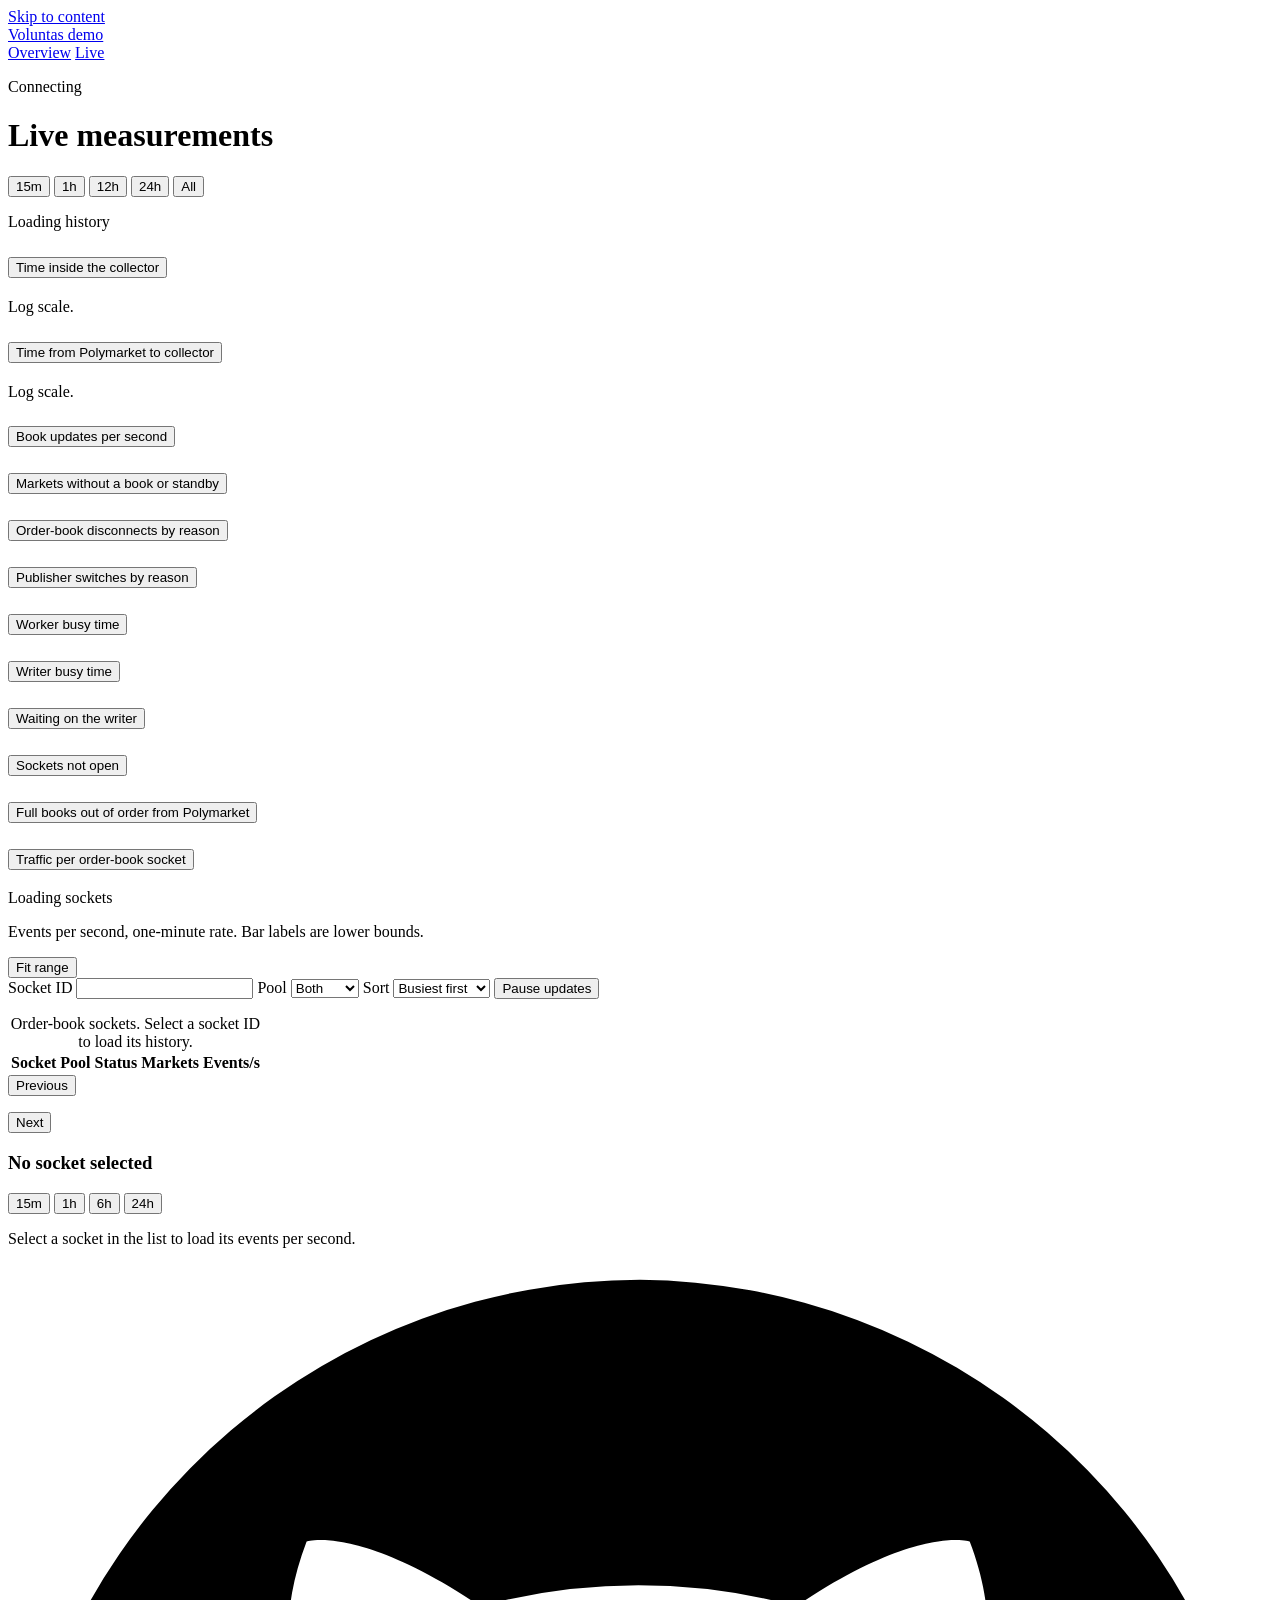
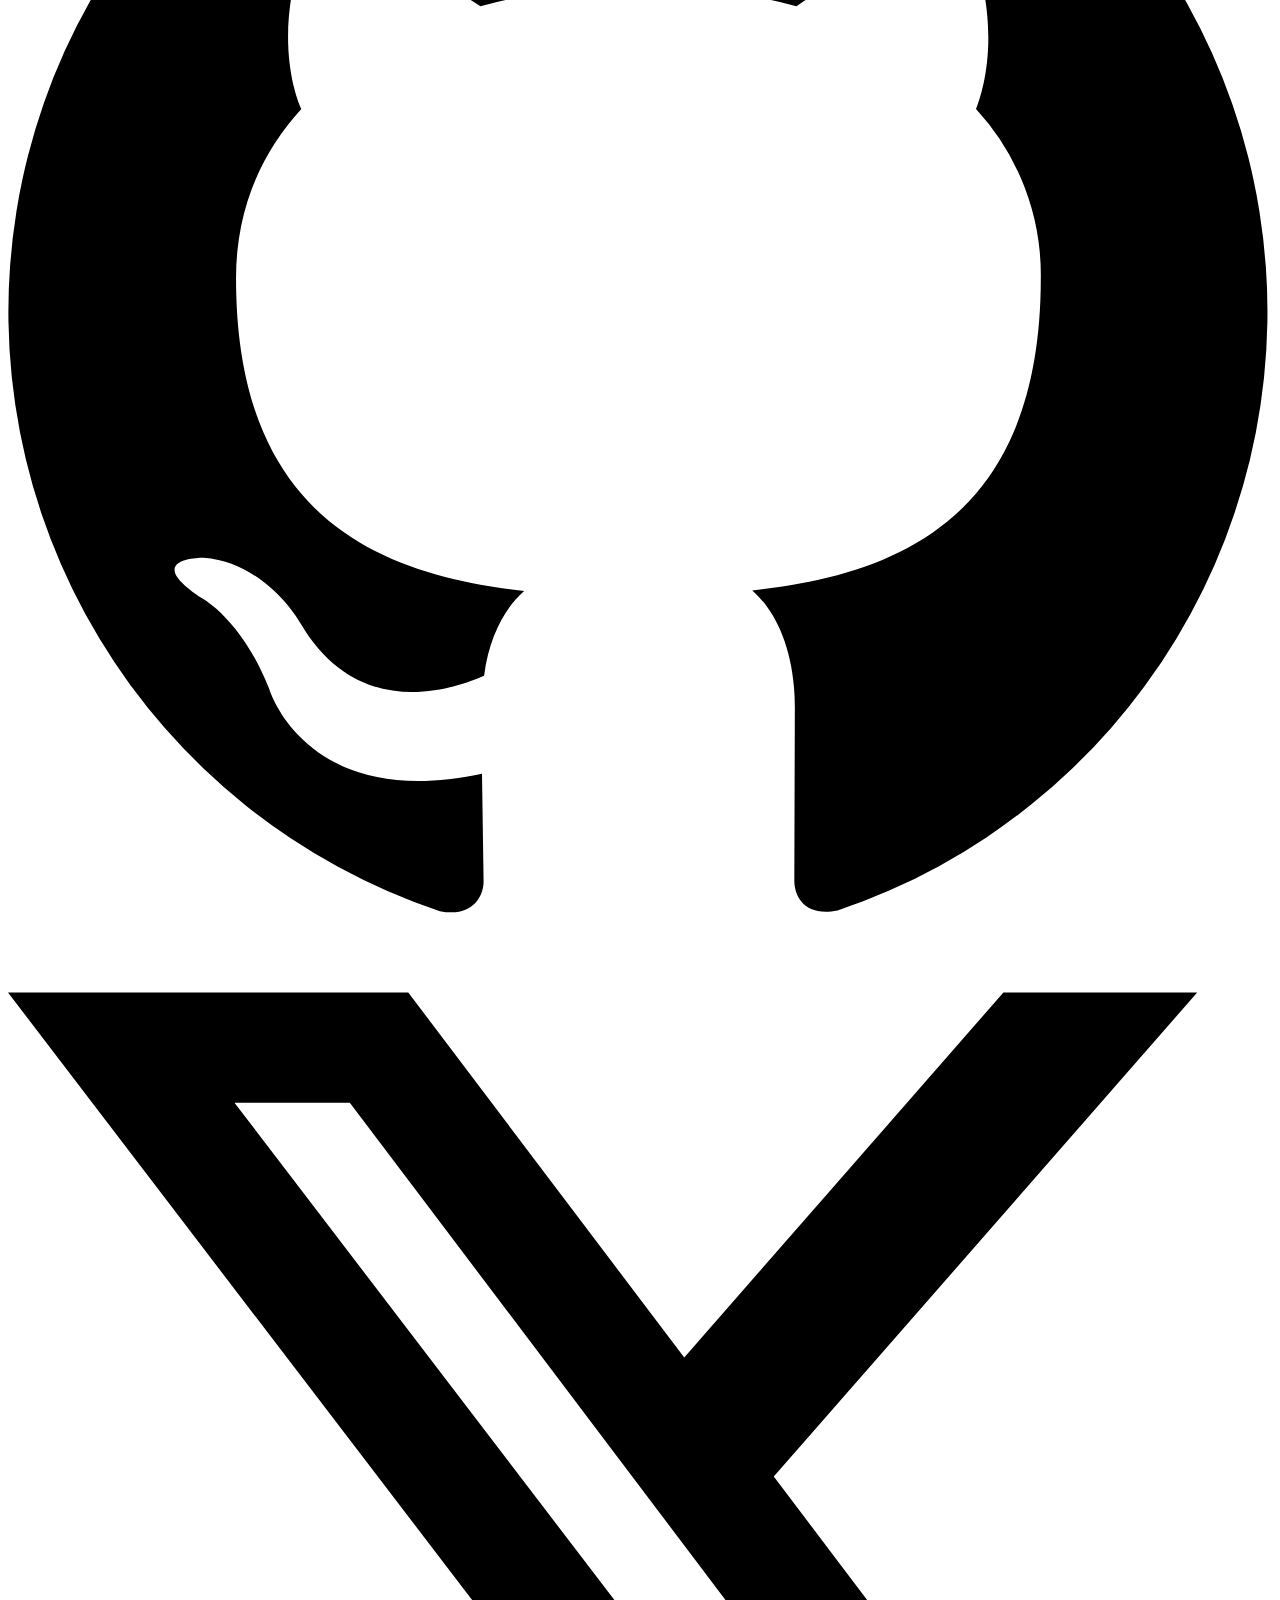
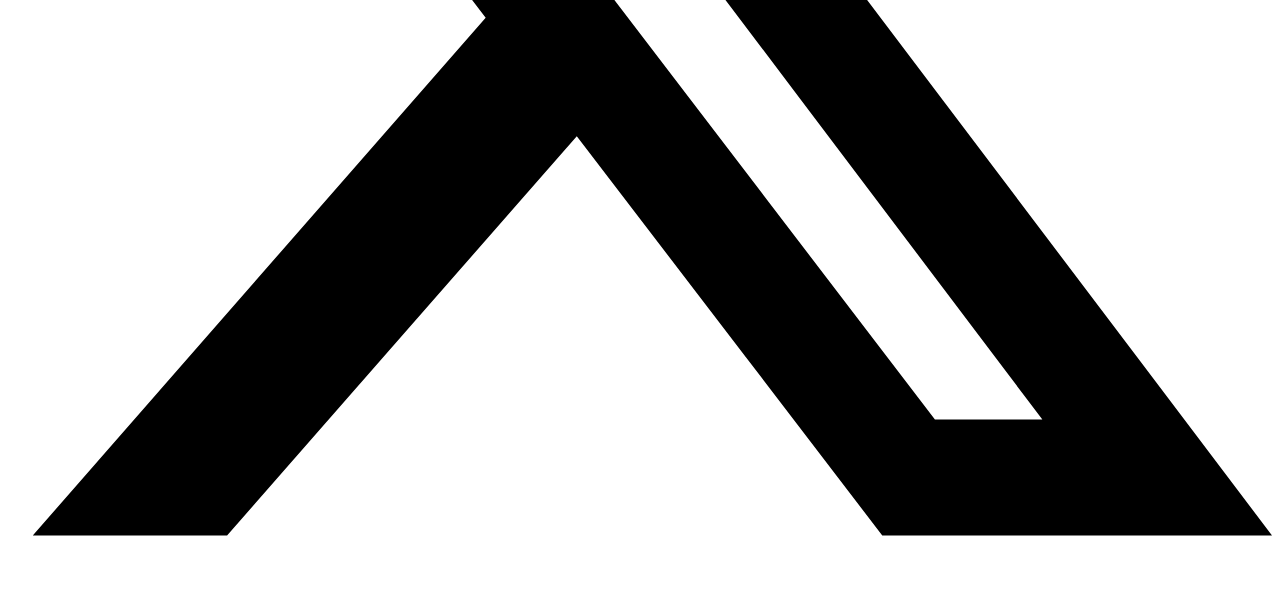
==== demo/live.html @ 62ac83df "Measure writer wait only after channel saturation" ====
<!doctype html>
<html lang="en">
<head>
<meta charset="utf-8">
<meta name="viewport" content="width=device-width,initial-scale=1">
<title>Live - Voluntas demo</title>
<link rel="icon" href="data:,">
<link rel="stylesheet" href="/vendor/uPlot.min.css">
<link rel="stylesheet" href="/site.css">
<script src="/vendor/uPlot.iife.min.js" defer></script>
<script src="/status.js" defer></script>
<script src="/deployment.js" defer></script>
<script src="/charts.js" defer></script>
<script src="/sockets.js" defer></script>
<script src="/chart-help.js" defer></script>
</head>
<body>
<a class="skip" href="#main">Skip to content</a>
<div class="deployment-banner" id="deployment-banner" role="status" hidden><span class="deployment-banner-text"></span></div>
<header class="site-header">
  <a class="site-name" href="/">Voluntas demo</a>
  <nav class="site-nav" aria-label="Pages">
    <a href="/">Overview</a>
    <a href="/live" aria-current="page">Live</a>
  </nav>
  <p class="status" id="status" role="status"><span class="status-dot" aria-hidden="true"></span><span class="status-text">Connecting</span></p>
</header>
<main id="main">
  <h1 class="visually-hidden">Live measurements</h1>
  <p class="notice" id="notice" hidden><span class="notice-text"></span></p>
  <div class="toolbar">
    <div class="range" role="group" aria-label="Time range">
      <button type="button" data-range="15m" aria-pressed="true">15m</button>
      <button type="button" data-range="1h" aria-pressed="false">1h</button>
      <button type="button" data-range="12h" aria-pressed="false">12h</button>
      <button type="button" data-range="24h" aria-pressed="false">24h</button>
      <button type="button" data-range="all" aria-pressed="false">All</button>
    </div>
    <p class="small muted" id="history-status" aria-live="polite">Loading history</p>
  </div>
  <div class="charts" id="charts">
    <section class="panel chart big" data-chart="internal" aria-labelledby="h-internal">
      <div class="chart-head">
        <h2 id="h-internal"><button class="chart-help" type="button" aria-describedby="help-internal" aria-expanded="false">Time inside the collector</button></h2>
        <div class="chart-tooltip" id="help-internal" role="tooltip" popover="auto">
          <p>Monotonic time from receiving a WebSocket frame to finishing the SBE encoding of each emitted price-level record. Only the publishing copy counts. Encoding and latency recording continue even when no stream clients are subscribed. Snapshots, source switches and later file or socket writes are excluded. A message with 50 changed levels gives 50 observations.</p>
          <p>p50 and p99 are histogram estimates over five-minute windows. Bucket bounds near the median are 10, 25, 50 and 100 µs, then 250 µs, 500 µs, 1 ms and 2.5 ms, so small differences are not meaningful. A percentile above the largest bucket shows as more than 60 s.</p>
          <p>When no updates arrive, there are no new latency observations. The five-minute window can keep earlier samples visible; idle time does not count as zero latency. A failed scrape is shown as a gap.</p>
          <p>The chart uses a logarithmic scale.</p>
          <p>Prometheus scrapes the collector every second. A point is drawn only if the scrape succeeded and the collector published within the previous 15 seconds. Missing periods are left blank, never drawn as zero. Bars show the increase per interval; intervals without a successful scrape are blank. Counters restart from zero when the collector restarts.</p>
          <p class="small muted">Metrics: <code>collector_receive_to_encode_seconds</code>.</p>
        </div>
      </div>
      <div class="plot" data-plot role="img" aria-label="Time inside the collector, p50 and p99, log scale"></div>
      <div class="legend" data-legend></div>
      <p class="chart-note" data-note>Log scale.</p>
    </section>
    <section class="panel chart big" data-chart="exchange" aria-labelledby="h-exchange">
      <div class="chart-head">
        <h2 id="h-exchange"><button class="chart-help" type="button" aria-describedby="help-exchange" aria-expanded="false">Time from Polymarket to collector</button></h2>
        <div class="chart-tooltip" id="help-exchange" role="tooltip" popover="auto">
          <p>UTC time our socket read the frame, before parsing, minus Polymarket's timestamp in the message. Recorded once per accepted price-change message on each pool. It includes clock offset, upstream delay and buffering. Negative ages are counted separately and excluded. This and time inside the collector cover different populations; do not add or subtract them.</p>
          <p>p50 and p99 are histogram estimates over five-minute windows. The chart uses a logarithmic scale.</p>
          <p>When no price-change messages arrive, there are no new age observations. The five-minute window can keep earlier samples visible; idle time does not count as zero latency. A failed scrape is shown as a gap.</p>
          <p>Prometheus scrapes the collector every second. A point is drawn only if the scrape succeeded and the collector published within the previous 15 seconds. Missing periods are left blank, never drawn as zero. Bars show the increase per interval; intervals without a successful scrape are blank. Counters restart from zero when the collector restarts.</p>
          <p class="small muted">Metrics: <code>collector_exchange_to_receive_seconds</code>.</p>
        </div>
      </div>
      <div class="plot" data-plot role="img" aria-label="Exchange event age at receipt, p50 and p99, log scale"></div>
      <div class="legend" data-legend></div>
      <p class="chart-note" data-note>Log scale.</p>
    </section>
    <section class="panel chart" data-chart="updates" aria-labelledby="h-updates">
      <div class="chart-head">
        <h2 id="h-updates"><button class="chart-help" type="button" aria-describedby="help-updates" aria-expanded="false">Book updates per second</button></h2>
        <div class="chart-tooltip" id="help-updates" role="tooltip" popover="auto">
          <p>Encoded price-level records per second over one minute, from the latency histogram's count. In stream mode, all output records are encoded and counted, including when no clients are subscribed. Messages received counts decoded data events on both pools, so each exchange message is counted about twice. Heartbeats are excluded.</p>
          <p>Prometheus scrapes the collector every second. A point is drawn only if the scrape succeeded and the collector published within the previous 15 seconds. Missing periods are left blank, never drawn as zero. Bars show the increase per interval; intervals without a successful scrape are blank. Counters restart from zero when the collector restarts.</p>
          <p class="small muted">Metrics: <code>collector_receive_to_encode_seconds</code>, <code>collector_events_total</code>.</p>
        </div>
      </div>
      <div class="plot" data-plot role="img" aria-label="Book updates per second and messages received per second, with a new deployment marker when its approximate time is in view" aria-describedby="deployment-note"></div>
      <div class="legend" data-legend></div>
      <p class="chart-note" data-note id="deployment-note"></p>
    </section>
    <section class="panel chart" data-chart="gaps" aria-labelledby="h-gaps">
      <div class="chart-head">
        <h2 id="h-gaps"><button class="chart-help" type="button" aria-describedby="help-gaps" aria-expanded="false">Markets without a book or standby</button></h2>
        <div class="chart-tooltip" id="help-gaps" role="tooltip" popover="auto">
          <p>Without a current book is desired minus synchronized markets. A market is synchronized when its publishing copy has both outcome books on its current connection. Without a ready standby is desired minus markets whose other copy is also ready. A ready standby requires a publishing copy and a second copy with both outcome books synchronized, so markets without a current book count in both lines. These counts do not prove that every book is still receiving updates, or that discovery found every market on the exchange.</p>
          <p>Polymarket sometimes lists markets as active before their order books are available, which may explain small persistent gaps.</p>
          <p>Prometheus scrapes the collector every second. A point is drawn only if the scrape succeeded and the collector published within the previous 15 seconds. Missing periods are left blank, never drawn as zero. Bars show the increase per interval; intervals without a successful scrape are blank. Counters restart from zero when the collector restarts.</p>
          <p class="small muted">Metrics: <code>collector_markets</code>, <code>collector_books</code>.</p>
        </div>
      </div>
      <div class="plot" data-plot role="img" aria-label="Markets without a current book and markets without a ready standby"></div>
      <div class="legend" data-legend></div>
      <p class="chart-note" data-note></p>
    </section>
    <section class="panel chart" data-chart="disconnects" aria-labelledby="h-disconnects">
      <div class="chart-head">
        <h2 id="h-disconnects"><button class="chart-help" type="button" aria-describedby="help-disconnects" aria-expanded="false">Order-book disconnects by reason</button></h2>
        <div class="chart-tooltip" id="help-disconnects" role="tooltip" popover="auto">
          <p>Disconnects are established order-book sessions that ended, by reason. <code>emptied</code> (the collector closed a socket after its last market was removed) and <code>shutdown</code> are planned and listed separately. Failed connection attempts are not counted.</p>
          <p>Prometheus scrapes the collector every second. A point is drawn only if the scrape succeeded and the collector published within the previous 15 seconds. Missing periods are left blank, never drawn as zero. Bars show the increase per interval; intervals without a successful scrape are blank. Counters restart from zero when the collector restarts.</p>
          <p class="small muted">Metrics: <code>collector_session_ends_total</code>.</p>
        </div>
      </div>
      <div class="plot" data-plot role="img" aria-label="Order-book session ends per interval, stacked by reason"></div>
      <div class="legend" data-legend></div>
      <p class="chart-note" data-note></p>
    </section>
    <section class="panel chart" data-chart="switches" aria-labelledby="h-switches">
      <div class="chart-head">
        <h2 id="h-switches"><button class="chart-help" type="button" aria-describedby="help-switches" aria-expanded="false">Publisher switches by reason</button></h2>
        <div class="chart-tooltip" id="help-switches" role="tooltip" popover="auto">
          <p>Publisher switches count markets that actually moved to the other pool's copy after a failure. A standby-only failure, initial selection and recovery on the same connection do not count. A market counts once per switch; one failed socket can move up to 256 markets.</p>
          <p>Prometheus scrapes the collector every second. A point is drawn only if the scrape succeeded and the collector published within the previous 15 seconds. Missing periods are left blank, never drawn as zero. Bars show the increase per interval; intervals without a successful scrape are blank. Counters restart from zero when the collector restarts.</p>
          <p class="small muted">Metrics: <code>collector_publisher_switches_total</code>.</p>
        </div>
      </div>
      <div class="plot" data-plot role="img" aria-label="Markets switching publisher per interval, stacked by reason"></div>
      <div class="legend" data-legend></div>
      <p class="chart-note" data-note></p>
    </section>
    <section class="panel chart" data-chart="workers" aria-labelledby="h-workers">
      <div class="chart-head">
        <h2 id="h-workers"><button class="chart-help" type="button" aria-describedby="help-workers" aria-expanded="false">Worker busy time</button></h2>
        <div class="chart-tooltip" id="help-workers" role="tooltip" popover="auto">
          <p>Worker busy time is elapsed time handling input, as a share of wall time. It excludes idle waits, output waits and snapshot timers, and is not CPU use.</p>
          <p>Prometheus scrapes the collector every second. A point is drawn only if the scrape succeeded and the collector published within the previous 15 seconds. Missing periods are left blank, never drawn as zero. Bars show the increase per interval; intervals without a successful scrape are blank. Counters restart from zero when the collector restarts.</p>
          <p class="small muted">Metrics: <code>collector_worker_busy_seconds_total</code>.</p>
        </div>
      </div>
      <div class="plot" data-plot role="img" aria-label="Share of wall time each worker spends handling input"></div>
      <div class="legend" data-legend></div>
      <p class="chart-note" data-note></p>
    </section>
    <section class="panel chart" data-chart="writer_busy" aria-labelledby="h-writer-busy">
      <div class="chart-head">
        <h2 id="h-writer-busy"><button class="chart-help" type="button" aria-describedby="help-writer-busy" aria-expanded="false">Writer busy time</button></h2>
        <div class="chart-tooltip" id="help-writer-busy" role="tooltip" popover="auto">
          <p>Share of wall time the single output task spends on records, excluding idle waits; it is not CPU use. In file mode the writer converts and encodes records and writes or flushes output, including snapshots and chunk rotation. In stream mode the stream hub encodes every output record and routes its bytes to subscribers; bytes with no subscriber are discarded after encoding. Sustained values near 100% indicate little writer headroom; compare with waiting on the writer and internal latency.</p>
          <p>Values use a one-minute rate. Missing or stale periods are left blank. Counters restart from zero when the collector restarts.</p>
          <p class="small muted">Metrics: <code>collector_writer_busy_seconds_total</code>.</p>
        </div>
      </div>
      <div class="plot" data-plot role="img" aria-label="Share of wall time the writer or stream hub spends handling output"></div>
      <div class="legend" data-legend></div>
      <p class="chart-note" data-note></p>
    </section>
    <section class="panel chart" data-chart="writer" aria-labelledby="h-writer">
      <div class="chart-head">
        <h2 id="h-writer"><button class="chart-help" type="button" aria-describedby="help-writer" aria-expanded="false">Waiting on the writer</button></h2>
        <div class="chart-tooltip" id="help-writer" role="tooltip" popover="auto">
          <p>Combined time all book workers wait after the output channel reports full, averaged over one minute. Output goes to the file writer or the stream hub. The value is milliseconds of worker wait per second, not time per event. Multiple workers can wait together, so the value can exceed 1,000.</p>
          <p>Prometheus scrapes the collector every second. A point is drawn only if the scrape succeeded and the collector published within the previous 15 seconds. Missing periods are left blank, never drawn as zero. Bars show the increase per interval; intervals without a successful scrape are blank. Counters restart from zero when the collector restarts.</p>
          <p>Earlier history includes ordinary send overhead. See the measurement-change marker on the <a href="#h-updates">event-rate chart</a>.</p>
          <p class="small muted">Metrics: <code>collector_writer_blocked_seconds_total</code>.</p>
        </div>
      </div>
      <div class="plot" data-plot role="img" aria-label="Combined worker wait in milliseconds per second after the output channel reports full"></div>
      <div class="legend" data-legend></div>
      <p class="chart-note" data-note></p>
    </section>
    <section class="panel chart" data-chart="connections" aria-labelledby="h-connections">
      <div class="chart-head">
        <h2 id="h-connections"><button class="chart-help" type="button" aria-describedby="help-connections" aria-expanded="false">Sockets not open</button></h2>
        <div class="chart-tooltip" id="help-connections" role="tooltip" popover="auto">
          <p>Expected sockets minus open sockets, for order-book and discovery connections. Reconnecting sockets count as expected.</p>
          <p>Prometheus scrapes the collector every second. A point is drawn only if the scrape succeeded and the collector published within the previous 15 seconds. Missing periods are left blank, never drawn as zero. Bars show the increase per interval; intervals without a successful scrape are blank. Counters restart from zero when the collector restarts.</p>
          <p class="small muted">Metrics: <code>collector_connections</code>.</p>
        </div>
      </div>
      <div class="plot" data-plot role="img" aria-label="Expected sockets that are not open, order-book and discovery"></div>
      <div class="legend" data-legend></div>
      <p class="chart-note" data-note></p>
    </section>
    <section class="panel chart" data-chart="checks" aria-labelledby="h-checks">
      <div class="chart-head">
        <h2 id="h-checks"><button class="chart-help" type="button" aria-describedby="help-checks" aria-expanded="false">Full books out of order from Polymarket</button></h2>
        <div class="chart-tooltip" id="help-checks" role="tooltip" popover="auto">
          <p>Full books Polymarket sent out of order with its own price changes. Mismatched counts accepted full books differing from the book built from that source's updates. Skipped as older counts full books older than price changes already applied. Decode errors counts messages that could not be decoded. Hover or focus a legend label for more detail.</p>
          <p>Prometheus scrapes the collector every second. A point is drawn only if the scrape succeeded and the collector published within the previous 15 seconds. Missing periods are left blank, never drawn as zero. Bars show the increase per interval; intervals without a successful scrape are blank. Counters restart from zero when the collector restarts.</p>
          <p class="small muted">Metrics: <code>collector_book_mismatches_total</code>, <code>collector_older_full_books_skipped_total</code>, <code>collector_decode_errors_total</code>.</p>
        </div>
      </div>
      <div class="plot" data-plot role="img" aria-label="Full books from Polymarket that differed from the book built from its updates, older full books skipped, and decode errors per interval"></div>
      <div class="legend" data-legend></div>
    </section>
  </div>
  <section class="panel socket-panel" id="sockets" aria-labelledby="h-sockets">
    <div class="chart-head">
      <h2 id="h-sockets"><button class="chart-help" type="button" aria-describedby="help-sockets" aria-expanded="false">Traffic per order-book socket</button></h2>
      <div class="chart-tooltip" id="help-sockets" role="tooltip" popover="auto">
        <p>Decoded market-data events per second on each upstream order-book socket, primary and replica, over a one-minute rate. Full books count, so a reconnect's burst of full books raises the rate for about a minute. Heartbeats and control messages do not count. There are no per-market rates.</p>
        <p>The distribution includes connected sockets with markets and a rate. Exactly zero has its own bar. Sockets that are disconnected, have no markets, are warming up or have no current rate are counted separately and never shown as zero.</p>
        <p>Bins are fitted to the rates when the page loads and stay fixed between refreshes so bars stay comparable. Rates far outside the fitted range go to the end bars. Use Fit range to refit.</p>
        <p>Socket telemetry is scraped every 15 seconds. A rate needs four samples, so it appears about a minute after a new socket task starts or the collector restarts. Reconnects keep the counter, and is shown only while the socket keeps publishing fresh telemetry. History loads for the selected socket only; gaps mean no rate, and dashed lines mark collector restarts, after which the same ID may carry different markets.</p>
      </div>
      <p class="socket-status" data-socket-status aria-live="polite">Loading sockets</p>
    </div>
    <p class="socket-demo-note" data-socket-demo hidden>Synthetic demo data, generated in this browser from a fixed seed. These are not collector measurements; the rest of the page still shows live values. <a href="/live">Show real socket telemetry</a></p>
    <div class="socket-states" data-socket-states role="group" aria-label="Socket counts by state. Select one to list those sockets."></div>
    <div class="socket-dist">
      <div class="histogram" data-socket-histogram role="group" aria-label="Sockets by events per second. Select a bar to list its sockets; arrow keys move between bars."></div>
      <div class="histogram-foot">
        <p class="small muted">Events per second, one-minute rate. Bar labels are lower bounds.</p>
        <p class="small muted" data-socket-fit-note aria-live="polite"></p>
        <button type="button" class="control" data-socket-fit>Fit range</button>
      </div>
    </div>
    <div class="socket-body">
      <div class="socket-list">
        <div class="socket-controls">
          <label>Socket ID <input type="search" inputmode="numeric" autocomplete="off" spellcheck="false" data-socket-search></label>
          <label>Pool <select data-socket-pool><option value="">Both</option><option value="primary">Primary</option><option value="replica">Replica</option></select></label>
          <label>Sort <select data-socket-sort><option value="busiest">Busiest first</option><option value="quietest">Quietest first</option><option value="id">By ID</option></select></label>
          <button type="button" class="control" data-socket-pause aria-pressed="false">Pause updates</button>
        </div>
        <p class="small muted socket-filter" data-socket-filter aria-live="polite"></p>
        <div class="table-wrap">
          <table class="socket-table">
            <caption class="visually-hidden">Order-book sockets. Select a socket ID to load its history.</caption>
            <thead><tr><th scope="col">Socket</th><th scope="col">Pool</th><th scope="col">Status</th><th scope="col" class="num">Markets</th><th scope="col" class="num">Events/s</th></tr></thead>
            <tbody data-socket-rows></tbody>
          </table>
        </div>
        <div class="pager">
          <button type="button" class="control" data-socket-prev>Previous</button>
          <p class="small muted" data-socket-page aria-live="polite"></p>
          <button type="button" class="control" data-socket-next>Next</button>
        </div>
      </div>
      <div class="socket-history">
        <div class="history-head">
          <h3 data-socket-title>No socket selected</h3>
          <div class="range" role="group" aria-label="History window">
            <button type="button" data-socket-window="15m" aria-pressed="false">15m</button>
            <button type="button" data-socket-window="1h" aria-pressed="true">1h</button>
            <button type="button" data-socket-window="6h" aria-pressed="false">6h</button>
            <button type="button" data-socket-window="24h" aria-pressed="false">24h</button>
          </div>
        </div>
        <p class="small muted" data-socket-meta>Select a socket in the list to load its events per second.</p>
        <div class="plot" data-socket-plot role="img" aria-label="No socket selected"></div>
        <p class="small socket-readout" data-socket-readout aria-hidden="true"></p>
        <p class="chart-note" data-socket-history-note></p>
      </div>
    </div>
  </section>
</main>
<footer class="site-footer">
  <a class="icon-link" href="https://github.com/itzlambda/voluntas-challenge" target="_blank" rel="noopener noreferrer" aria-label="Source code on GitHub" title="Source code"><svg viewBox="0 0 24 24" aria-hidden="true" focusable="false"><path d="M12 .3a12 12 0 0 0-3.8 23.38c.6.12.83-.26.83-.57L9 21.07c-3.34.72-4.04-1.61-4.04-1.61-.55-1.39-1.34-1.76-1.34-1.76-1.08-.74.09-.73.09-.73 1.2.09 1.84 1.24 1.84 1.24 1.07 1.83 2.8 1.3 3.49 1 .1-.78.42-1.31.76-1.61-2.66-.3-5.47-1.33-5.47-5.93 0-1.31.47-2.38 1.24-3.22-.14-.3-.54-1.52.1-3.18 0 0 1-.32 3.3 1.23a11.5 11.5 0 0 1 6 0c2.28-1.55 3.29-1.23 3.29-1.23.64 1.66.24 2.88.12 3.18a4.65 4.65 0 0 1 1.23 3.22c0 4.61-2.8 5.63-5.48 5.92.42.36.81 1.1.81 2.22l-.01 3.29c0 .32.21.69.82.57A12 12 0 0 0 12 .3"/></svg></a>
  <a class="icon-link" href="https://x.com/itzlambda" target="_blank" rel="noopener noreferrer" aria-label="itzlambda on Twitter" title="Twitter"><svg viewBox="0 0 24 24" aria-hidden="true" focusable="false"><path d="M18.9 1.15h3.68l-8.04 9.19L24 22.85h-7.4l-5.8-7.58-6.64 7.58H.47l8.6-9.83L0 1.15h7.6l5.24 6.93zm-1.3 19.5h2.04L6.49 3.24H4.3z"/></svg></a>
</footer>
</body>
</html>
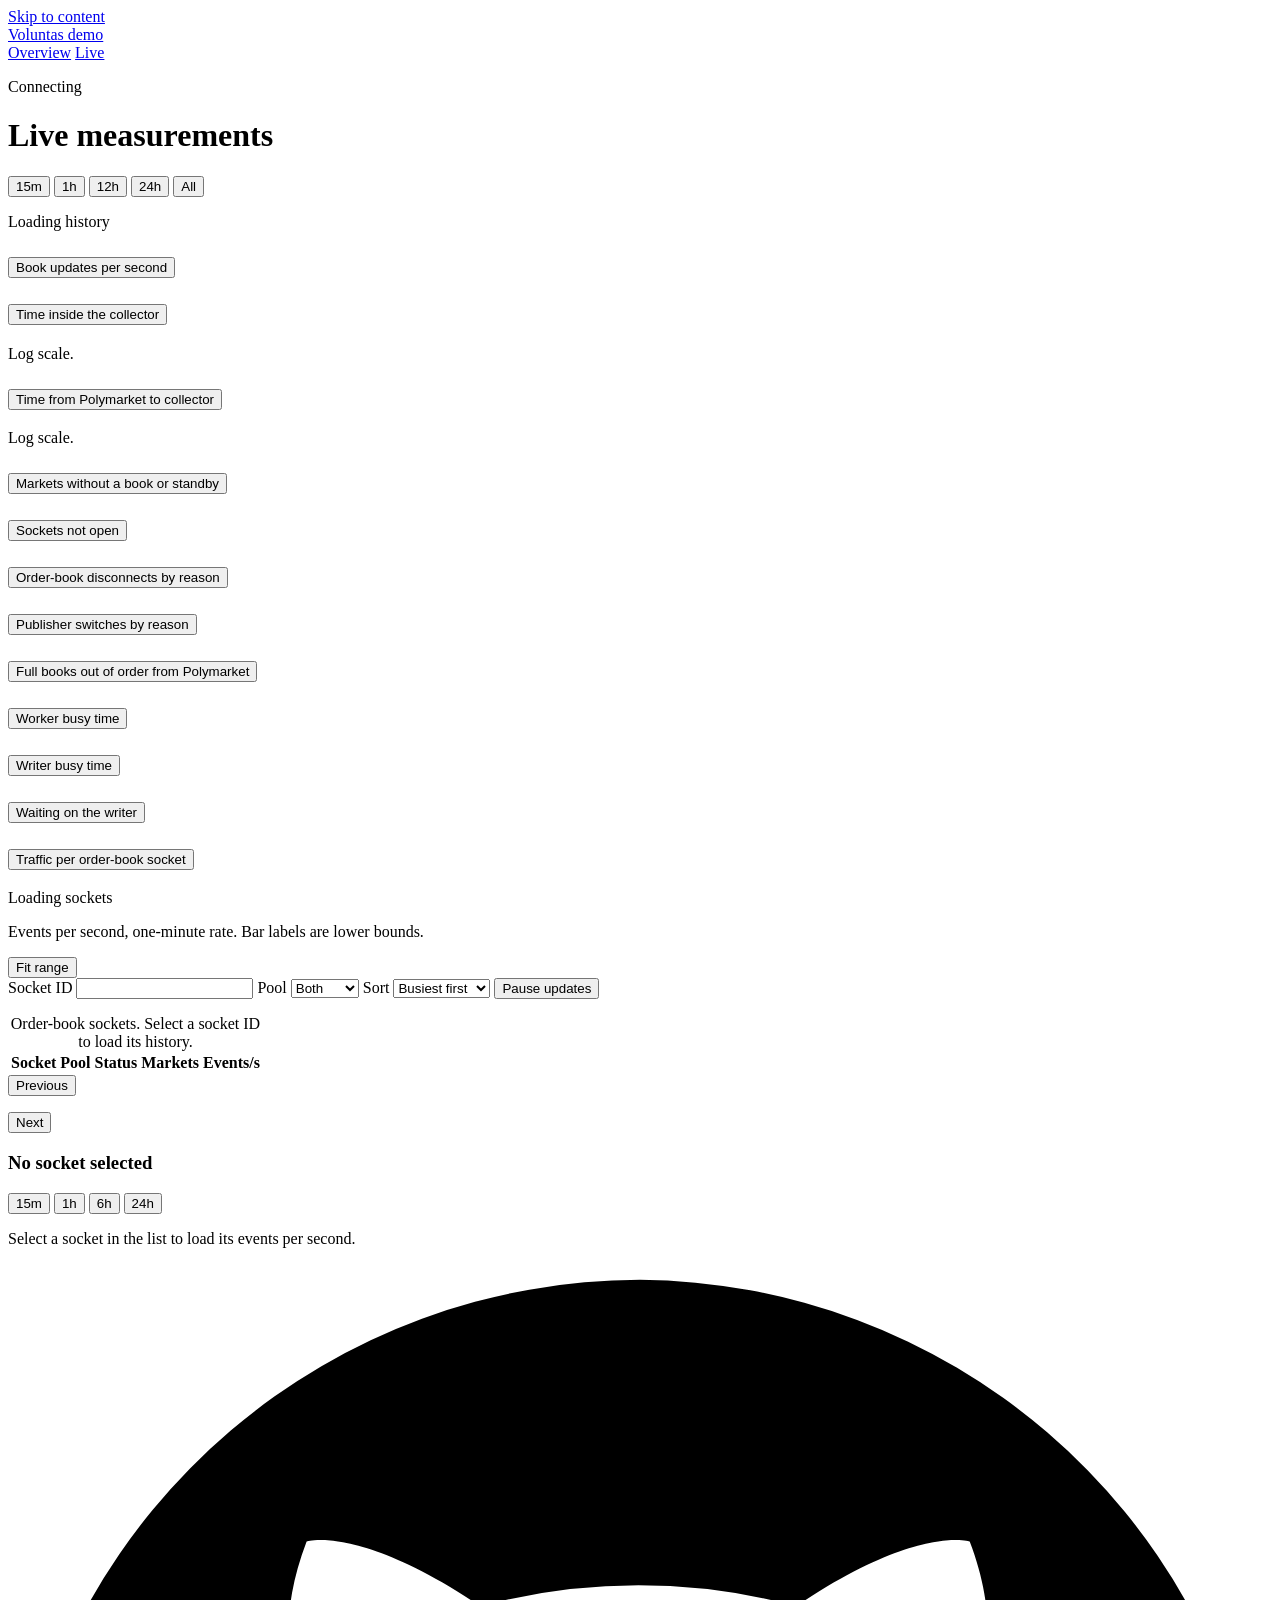
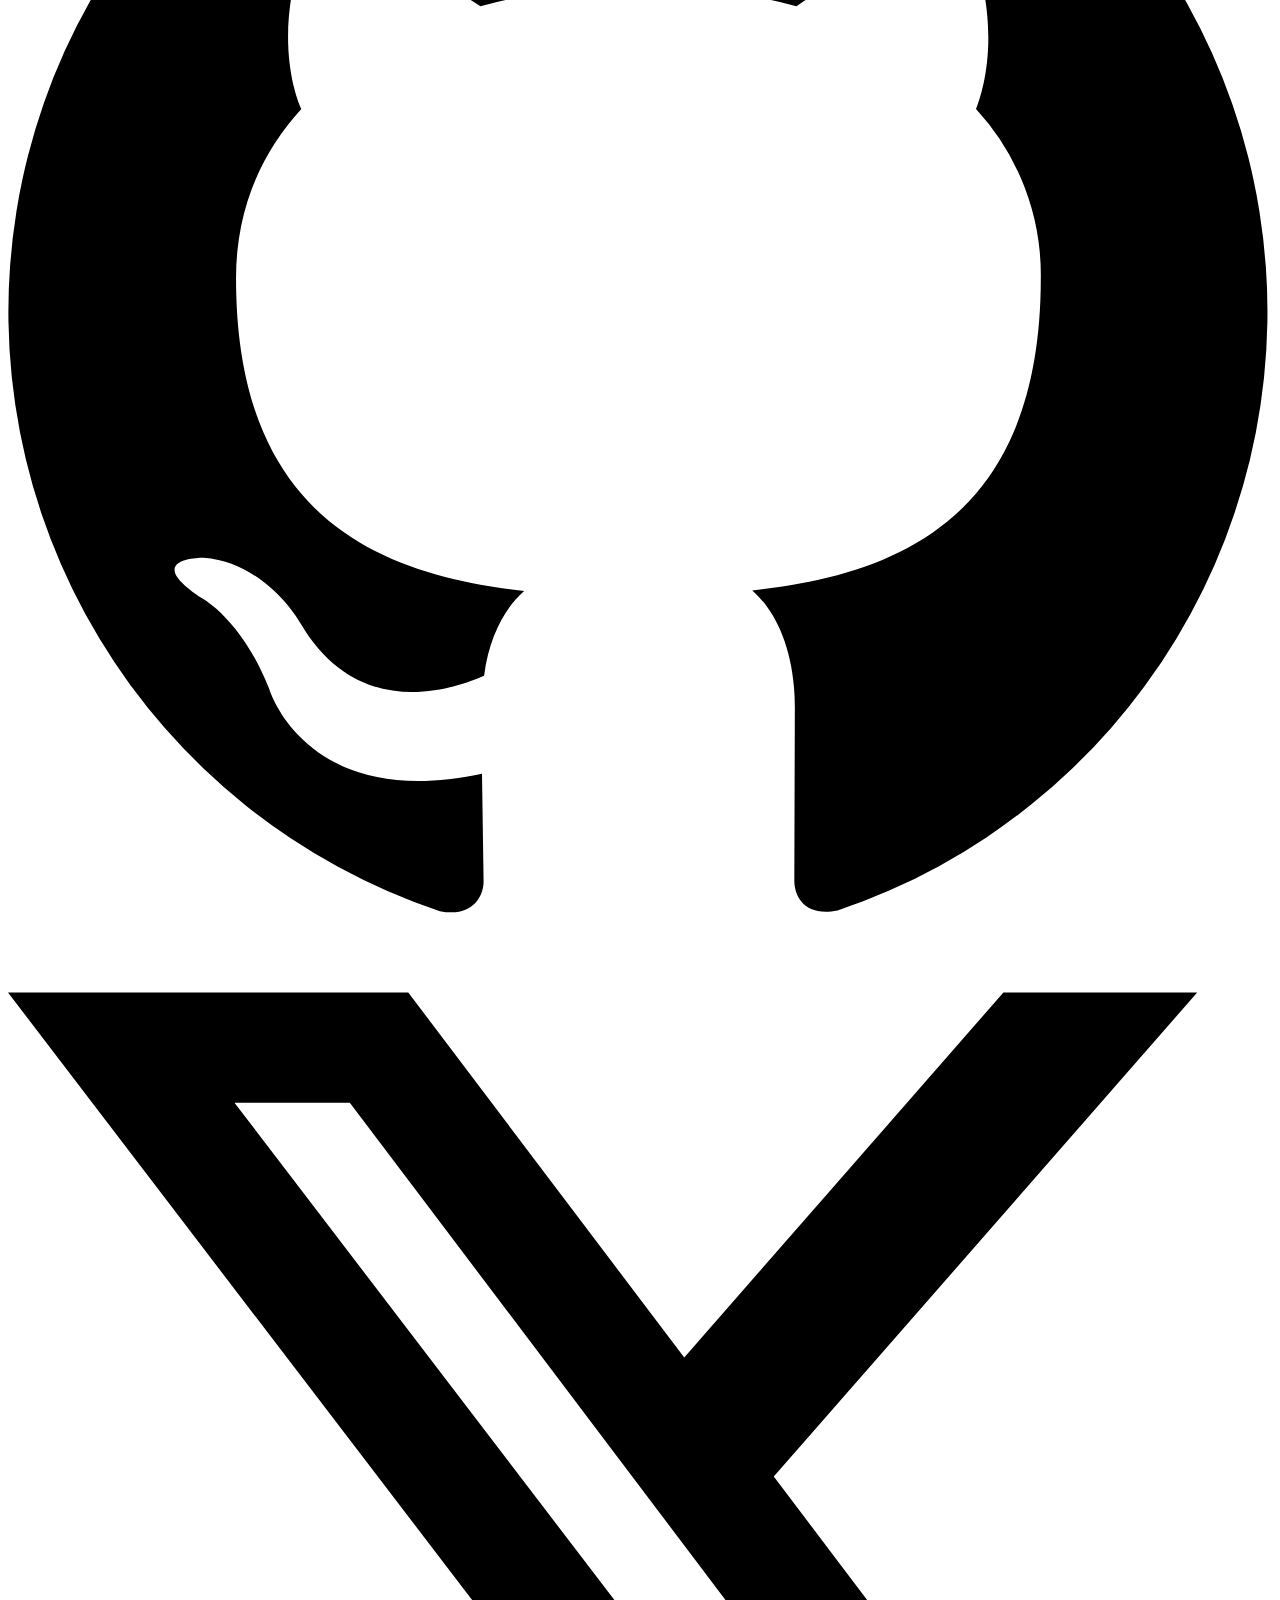
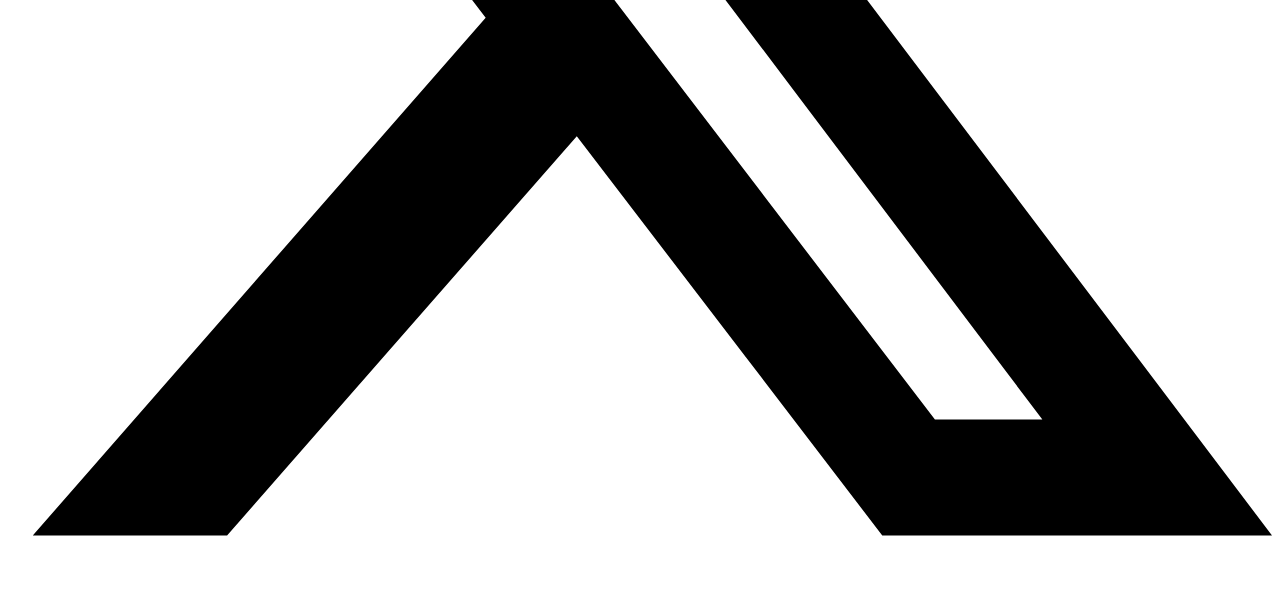
==== commit 9aa30008: "Lead the Live page with event rate and make the outage marker clickable Book updates per second now " ====
--- a/demo/live.html
+++ b/demo/live.html
@@ -16,7 +16,7 @@
 </head>
 <body>
 <a class="skip" href="#main">Skip to content</a>
-<div class="deployment-banner" id="deployment-banner" role="status" hidden><span class="deployment-banner-text"></span></div>
+<div class="deployment-banner" id="deployment-banner" role="status" hidden><span class="deployment-banner-text"></span><a class="deployment-banner-link" target="_blank" rel="noopener noreferrer" hidden></a></div>
 <header class="site-header">
   <a class="site-name" href="/">Voluntas demo</a>
   <nav class="site-nav" aria-label="Pages">
@@ -39,6 +39,19 @@
     <p class="small muted" id="history-status" aria-live="polite">Loading history</p>
   </div>
   <div class="charts" id="charts">
+    <section class="panel chart big wide" data-chart="updates" aria-labelledby="h-updates">
+      <div class="chart-head">
+        <h2 id="h-updates"><button class="chart-help" type="button" aria-describedby="help-updates" aria-expanded="false">Book updates per second</button></h2>
+        <div class="chart-tooltip" id="help-updates" role="tooltip" popover="auto">
+          <p>Encoded price-level records per second over one minute, from the latency histogram's count. In stream mode, all output records are encoded and counted, including when no clients are subscribed. Messages received counts decoded data events on both pools, so each exchange message is counted about twice. Heartbeats are excluded.</p>
+          <p>Prometheus scrapes the collector every second. A point is drawn only if the scrape succeeded and the collector published within the previous 15 seconds. Missing periods are left blank, never drawn as zero. Bars show the increase per interval; intervals without a successful scrape are blank. Counters restart from zero when the collector restarts.</p>
+          <p class="small muted">Metrics: <code>collector_receive_to_encode_seconds</code>, <code>collector_events_total</code>.</p>
+        </div>
+      </div>
+      <div class="plot" data-plot role="img" aria-label="Book updates per second and messages received per second, with a new deployment marker when its approximate time is in view" aria-describedby="deployment-note"></div>
+      <div class="legend" data-legend></div>
+      <p class="chart-note" data-note id="deployment-note"></p>
+    </section>
     <section class="panel chart big" data-chart="internal" aria-labelledby="h-internal">
       <div class="chart-head">
         <h2 id="h-internal"><button class="chart-help" type="button" aria-describedby="help-internal" aria-expanded="false">Time inside the collector</button></h2>
@@ -70,19 +83,6 @@
       <div class="legend" data-legend></div>
       <p class="chart-note" data-note>Log scale.</p>
     </section>
-    <section class="panel chart" data-chart="updates" aria-labelledby="h-updates">
-      <div class="chart-head">
-        <h2 id="h-updates"><button class="chart-help" type="button" aria-describedby="help-updates" aria-expanded="false">Book updates per second</button></h2>
-        <div class="chart-tooltip" id="help-updates" role="tooltip" popover="auto">
-          <p>Encoded price-level records per second over one minute, from the latency histogram's count. In stream mode, all output records are encoded and counted, including when no clients are subscribed. Messages received counts decoded data events on both pools, so each exchange message is counted about twice. Heartbeats are excluded.</p>
-          <p>Prometheus scrapes the collector every second. A point is drawn only if the scrape succeeded and the collector published within the previous 15 seconds. Missing periods are left blank, never drawn as zero. Bars show the increase per interval; intervals without a successful scrape are blank. Counters restart from zero when the collector restarts.</p>
-          <p class="small muted">Metrics: <code>collector_receive_to_encode_seconds</code>, <code>collector_events_total</code>.</p>
-        </div>
-      </div>
-      <div class="plot" data-plot role="img" aria-label="Book updates per second and messages received per second, with a new deployment marker when its approximate time is in view" aria-describedby="deployment-note"></div>
-      <div class="legend" data-legend></div>
-      <p class="chart-note" data-note id="deployment-note"></p>
-    </section>
     <section class="panel chart" data-chart="gaps" aria-labelledby="h-gaps">
       <div class="chart-head">
         <h2 id="h-gaps"><button class="chart-help" type="button" aria-describedby="help-gaps" aria-expanded="false">Markets without a book or standby</button></h2>
@@ -97,6 +97,19 @@
       <div class="legend" data-legend></div>
       <p class="chart-note" data-note></p>
     </section>
+    <section class="panel chart" data-chart="connections" aria-labelledby="h-connections">
+      <div class="chart-head">
+        <h2 id="h-connections"><button class="chart-help" type="button" aria-describedby="help-connections" aria-expanded="false">Sockets not open</button></h2>
+        <div class="chart-tooltip" id="help-connections" role="tooltip" popover="auto">
+          <p>Expected sockets minus open sockets, for order-book and discovery connections. Reconnecting sockets count as expected.</p>
+          <p>Prometheus scrapes the collector every second. A point is drawn only if the scrape succeeded and the collector published within the previous 15 seconds. Missing periods are left blank, never drawn as zero. Bars show the increase per interval; intervals without a successful scrape are blank. Counters restart from zero when the collector restarts.</p>
+          <p class="small muted">Metrics: <code>collector_connections</code>.</p>
+        </div>
+      </div>
+      <div class="plot" data-plot role="img" aria-label="Expected sockets that are not open, order-book and discovery"></div>
+      <div class="legend" data-legend></div>
+      <p class="chart-note" data-note></p>
+    </section>
     <section class="panel chart" data-chart="disconnects" aria-labelledby="h-disconnects">
       <div class="chart-head">
         <h2 id="h-disconnects"><button class="chart-help" type="button" aria-describedby="help-disconnects" aria-expanded="false">Order-book disconnects by reason</button></h2>
@@ -123,6 +136,18 @@
       <div class="legend" data-legend></div>
       <p class="chart-note" data-note></p>
     </section>
+    <section class="panel chart" data-chart="checks" aria-labelledby="h-checks">
+      <div class="chart-head">
+        <h2 id="h-checks"><button class="chart-help" type="button" aria-describedby="help-checks" aria-expanded="false">Full books out of order from Polymarket</button></h2>
+        <div class="chart-tooltip" id="help-checks" role="tooltip" popover="auto">
+          <p>Full books Polymarket sent out of order with its own price changes. Mismatched counts accepted full books differing from the book built from that source's updates. Skipped as older counts full books older than price changes already applied. Decode errors counts messages that could not be decoded. Hover or focus a legend label for more detail.</p>
+          <p>Prometheus scrapes the collector every second. A point is drawn only if the scrape succeeded and the collector published within the previous 15 seconds. Missing periods are left blank, never drawn as zero. Bars show the increase per interval; intervals without a successful scrape are blank. Counters restart from zero when the collector restarts.</p>
+          <p class="small muted">Metrics: <code>collector_book_mismatches_total</code>, <code>collector_older_full_books_skipped_total</code>, <code>collector_decode_errors_total</code>.</p>
+        </div>
+      </div>
+      <div class="plot" data-plot role="img" aria-label="Full books from Polymarket that differed from the book built from its updates, older full books skipped, and decode errors per interval"></div>
+      <div class="legend" data-legend></div>
+    </section>
     <section class="panel chart" data-chart="workers" aria-labelledby="h-workers">
       <div class="chart-head">
         <h2 id="h-workers"><button class="chart-help" type="button" aria-describedby="help-workers" aria-expanded="false">Worker busy time</button></h2>
@@ -136,11 +161,12 @@
       <div class="legend" data-legend></div>
       <p class="chart-note" data-note></p>
     </section>
-    <section class="panel chart" data-chart="writer_busy" aria-labelledby="h-writer-busy">
+    <section class="panel chart half" data-chart="writer_busy" aria-labelledby="h-writer-busy">
       <div class="chart-head">
         <h2 id="h-writer-busy"><button class="chart-help" type="button" aria-describedby="help-writer-busy" aria-expanded="false">Writer busy time</button></h2>
         <div class="chart-tooltip" id="help-writer-busy" role="tooltip" popover="auto">
           <p>Share of wall time the single output task spends on records, excluding idle waits; it is not CPU use. In file mode the writer converts and encodes records and writes or flushes output, including snapshots and chunk rotation. In stream mode the stream hub encodes every output record and routes its bytes to subscribers; bytes with no subscriber are discarded after encoding. Sustained values near 100% indicate little writer headroom; compare with waiting on the writer and internal latency.</p>
+          <p>File and stream output do different work, so values on either side of the shaded band are not comparable.</p>
           <p>Values use a one-minute rate. Missing or stale periods are left blank. Counters restart from zero when the collector restarts.</p>
           <p class="small muted">Metrics: <code>collector_writer_busy_seconds_total</code>.</p>
         </div>
@@ -149,44 +175,19 @@
       <div class="legend" data-legend></div>
       <p class="chart-note" data-note></p>
     </section>
-    <section class="panel chart" data-chart="writer" aria-labelledby="h-writer">
+    <section class="panel chart half" data-chart="writer" aria-labelledby="h-writer">
       <div class="chart-head">
         <h2 id="h-writer"><button class="chart-help" type="button" aria-describedby="help-writer" aria-expanded="false">Waiting on the writer</button></h2>
         <div class="chart-tooltip" id="help-writer" role="tooltip" popover="auto">
           <p>Combined time all book workers wait after the output channel reports full, averaged over one minute. Output goes to the file writer or the stream hub. The value is milliseconds of worker wait per second, not time per event. Multiple workers can wait together, so the value can exceed 1,000.</p>
           <p>Prometheus scrapes the collector every second. A point is drawn only if the scrape succeeded and the collector published within the previous 15 seconds. Missing periods are left blank, never drawn as zero. Bars show the increase per interval; intervals without a successful scrape are blank. Counters restart from zero when the collector restarts.</p>
-          <p>Earlier history includes ordinary send overhead. See the measurement-change marker on the <a href="#h-updates">event-rate chart</a>.</p>
+          <p>Values inside the shaded band include a measurement error that has since been fixed.</p>
           <p class="small muted">Metrics: <code>collector_writer_blocked_seconds_total</code>.</p>
         </div>
       </div>
       <div class="plot" data-plot role="img" aria-label="Combined worker wait in milliseconds per second after the output channel reports full"></div>
       <div class="legend" data-legend></div>
       <p class="chart-note" data-note></p>
-    </section>
-    <section class="panel chart" data-chart="connections" aria-labelledby="h-connections">
-      <div class="chart-head">
-        <h2 id="h-connections"><button class="chart-help" type="button" aria-describedby="help-connections" aria-expanded="false">Sockets not open</button></h2>
-        <div class="chart-tooltip" id="help-connections" role="tooltip" popover="auto">
-          <p>Expected sockets minus open sockets, for order-book and discovery connections. Reconnecting sockets count as expected.</p>
-          <p>Prometheus scrapes the collector every second. A point is drawn only if the scrape succeeded and the collector published within the previous 15 seconds. Missing periods are left blank, never drawn as zero. Bars show the increase per interval; intervals without a successful scrape are blank. Counters restart from zero when the collector restarts.</p>
-          <p class="small muted">Metrics: <code>collector_connections</code>.</p>
-        </div>
-      </div>
-      <div class="plot" data-plot role="img" aria-label="Expected sockets that are not open, order-book and discovery"></div>
-      <div class="legend" data-legend></div>
-      <p class="chart-note" data-note></p>
-    </section>
-    <section class="panel chart" data-chart="checks" aria-labelledby="h-checks">
-      <div class="chart-head">
-        <h2 id="h-checks"><button class="chart-help" type="button" aria-describedby="help-checks" aria-expanded="false">Full books out of order from Polymarket</button></h2>
-        <div class="chart-tooltip" id="help-checks" role="tooltip" popover="auto">
-          <p>Full books Polymarket sent out of order with its own price changes. Mismatched counts accepted full books differing from the book built from that source's updates. Skipped as older counts full books older than price changes already applied. Decode errors counts messages that could not be decoded. Hover or focus a legend label for more detail.</p>
-          <p>Prometheus scrapes the collector every second. A point is drawn only if the scrape succeeded and the collector published within the previous 15 seconds. Missing periods are left blank, never drawn as zero. Bars show the increase per interval; intervals without a successful scrape are blank. Counters restart from zero when the collector restarts.</p>
-          <p class="small muted">Metrics: <code>collector_book_mismatches_total</code>, <code>collector_older_full_books_skipped_total</code>, <code>collector_decode_errors_total</code>.</p>
-        </div>
-      </div>
-      <div class="plot" data-plot role="img" aria-label="Full books from Polymarket that differed from the book built from its updates, older full books skipped, and decode errors per interval"></div>
-      <div class="legend" data-legend></div>
     </section>
   </div>
   <section class="panel socket-panel" id="sockets" aria-labelledby="h-sockets">
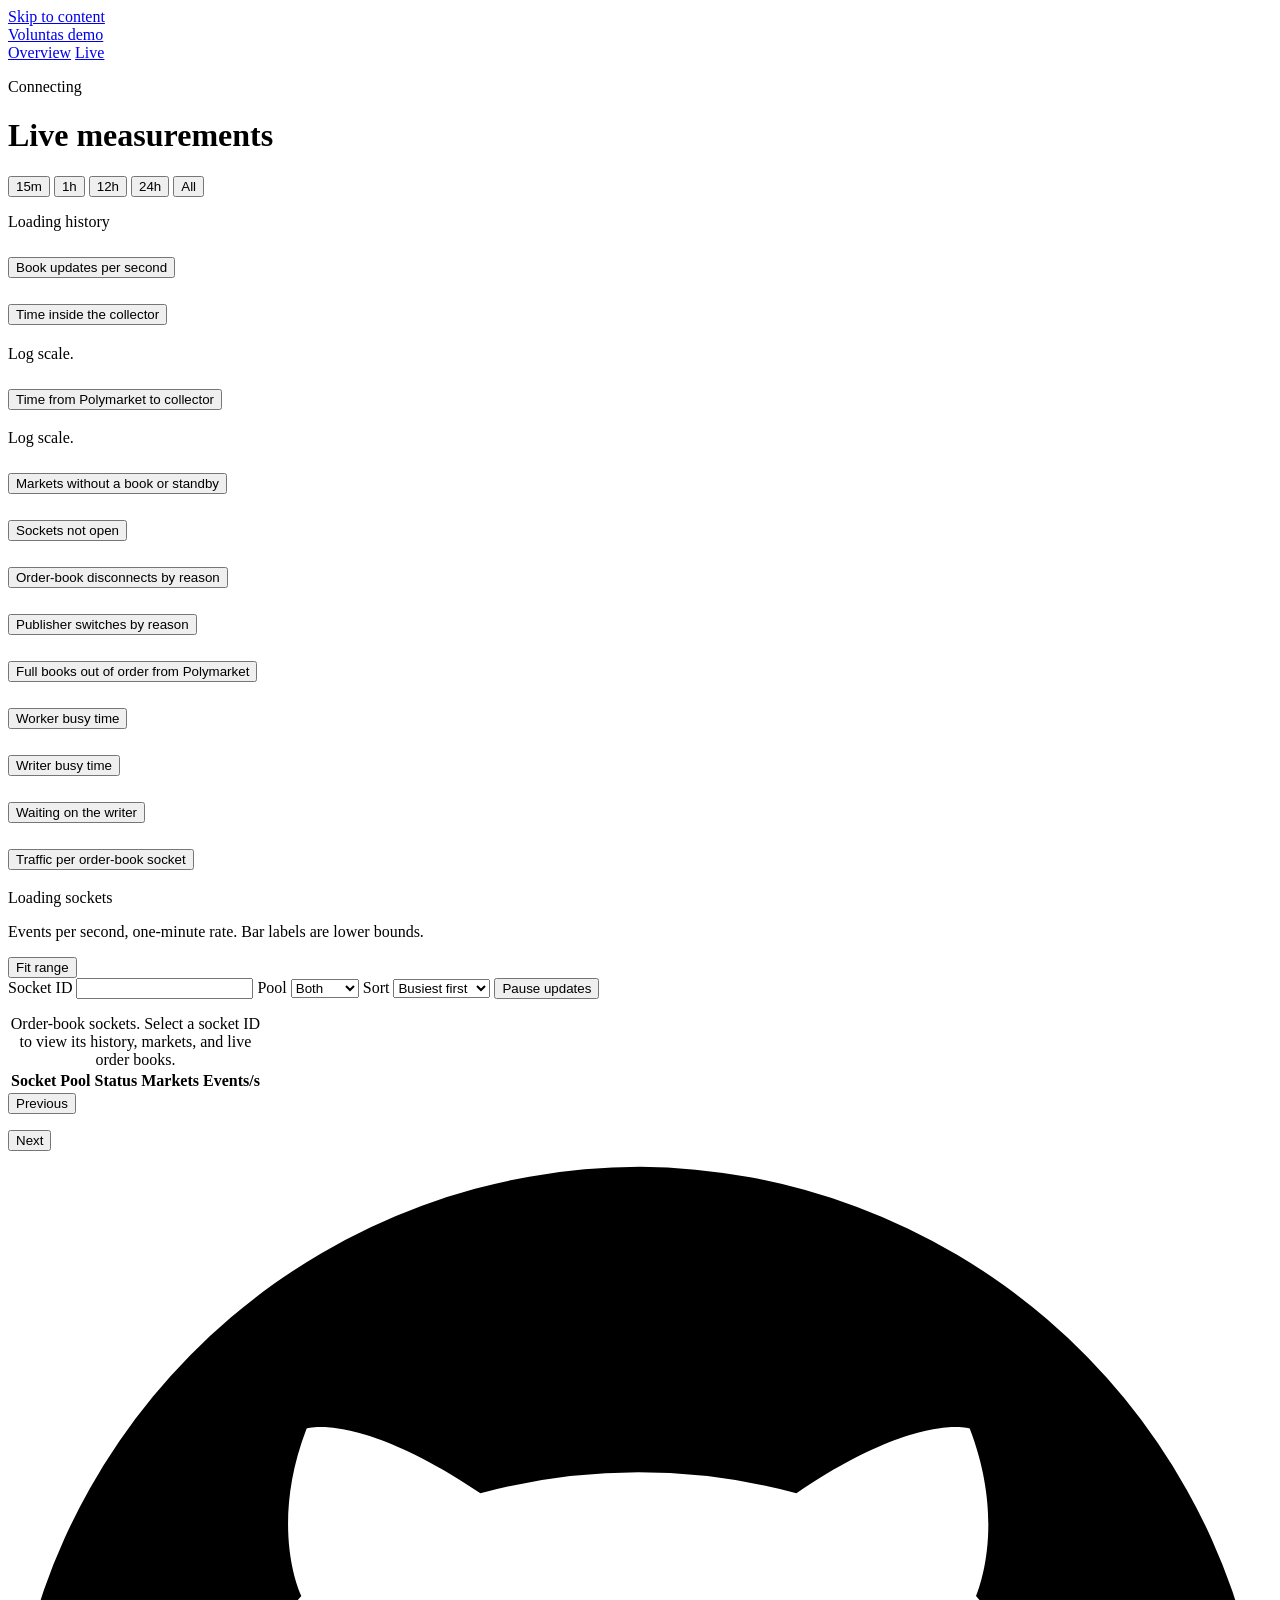
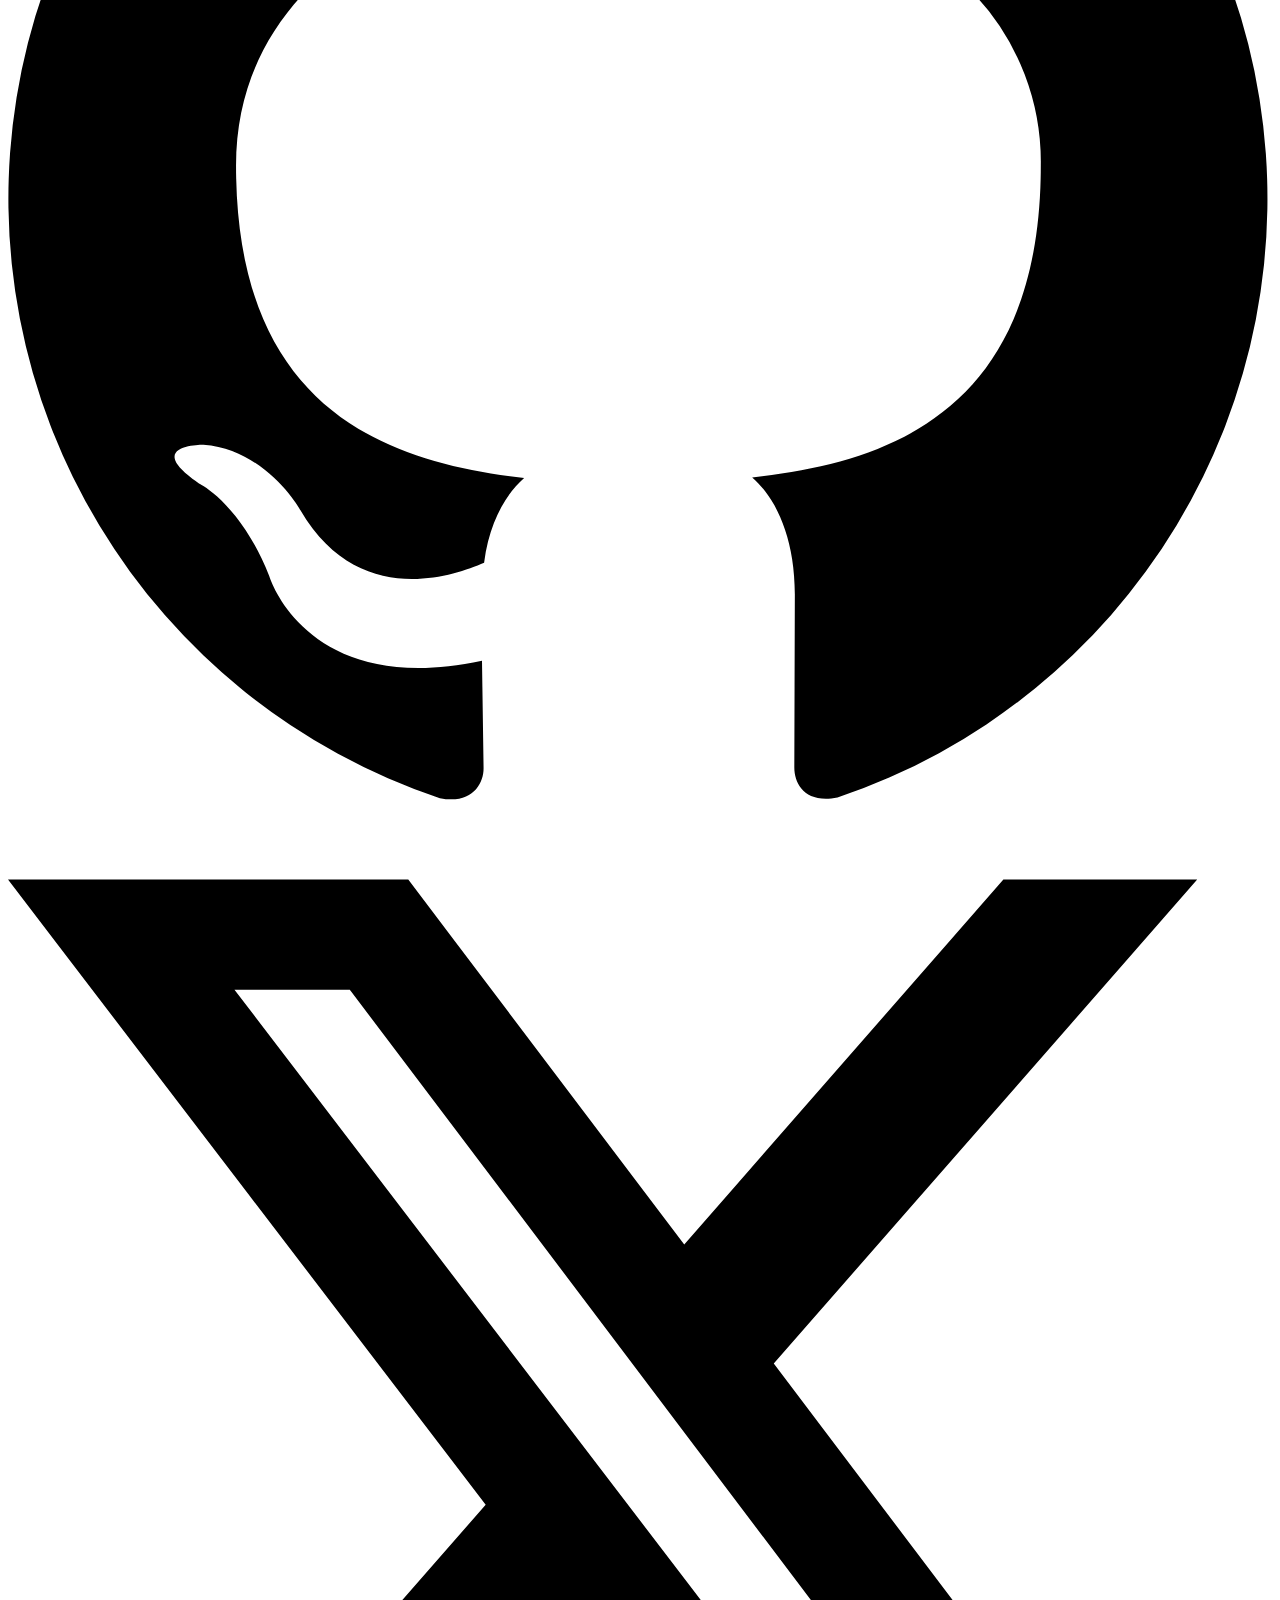
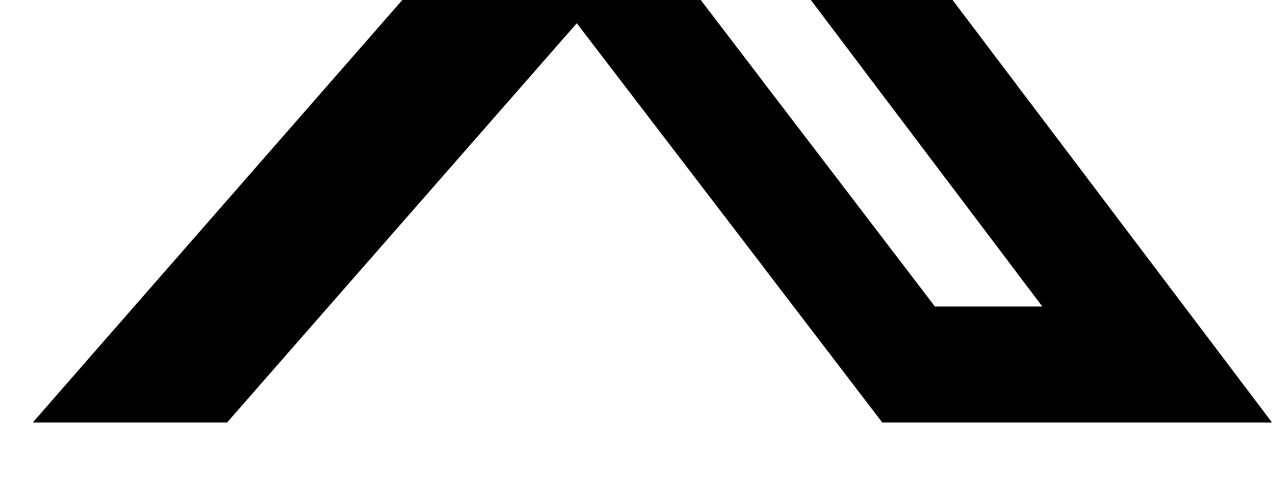
==== commit 7487b47c: "Show socket markets and live order books in the browser" ====
--- a/demo/live.html
+++ b/demo/live.html
@@ -11,6 +11,7 @@
 <script src="/status.js" defer></script>
 <script src="/deployment.js" defer></script>
 <script src="/charts.js" defer></script>
+<script src="/book-view.js" defer></script>
 <script src="/sockets.js" defer></script>
 <script src="/chart-help.js" defer></script>
 </head>
@@ -222,7 +223,7 @@
         <p class="small muted socket-filter" data-socket-filter aria-live="polite"></p>
         <div class="table-wrap">
           <table class="socket-table">
-            <caption class="visually-hidden">Order-book sockets. Select a socket ID to load its history.</caption>
+            <caption class="visually-hidden">Order-book sockets. Select a socket ID to view its history, markets, and live order books.</caption>
             <thead><tr><th scope="col">Socket</th><th scope="col">Pool</th><th scope="col">Status</th><th scope="col" class="num">Markets</th><th scope="col" class="num">Events/s</th></tr></thead>
             <tbody data-socket-rows></tbody>
           </table>
@@ -233,6 +234,8 @@
           <button type="button" class="control" data-socket-next>Next</button>
         </div>
       </div>
+      <dialog class="socket-dialog" data-socket-dialog aria-labelledby="socket-dialog-title">
+        <div class="socket-dialog-head"><h2 id="socket-dialog-title">Socket details</h2><button type="button" class="control" data-socket-close>Close</button></div>
       <div class="socket-history">
         <div class="history-head">
           <h3 data-socket-title>No socket selected</h3>
@@ -248,6 +251,19 @@
         <p class="small socket-readout" data-socket-readout aria-hidden="true"></p>
         <p class="chart-note" data-socket-history-note></p>
       </div>
+      <section class="socket-markets" aria-labelledby="socket-market-title">
+        <div class="history-head"><h3 id="socket-market-title">Markets on this socket</h3><button type="button" class="control" data-market-retry hidden>Refresh markets</button></div>
+        <p class="small muted" data-market-status role="status"></p>
+        <div class="market-list" data-market-list></div>
+      </section>
+      <section class="book-detail" data-book-detail aria-labelledby="book-title" hidden>
+        <h3 id="book-title" data-book-title></h3>
+        <p class="small muted">Live books follow the market's current publishing connection.</p>
+        <p class="small" data-book-status role="status"></p>
+        <div class="book-outcomes" data-book-outcomes></div>
+        <p class="small muted">Showing the best 20 price levels on each side.</p>
+      </section>
+      </dialog>
     </div>
   </section>
 </main>
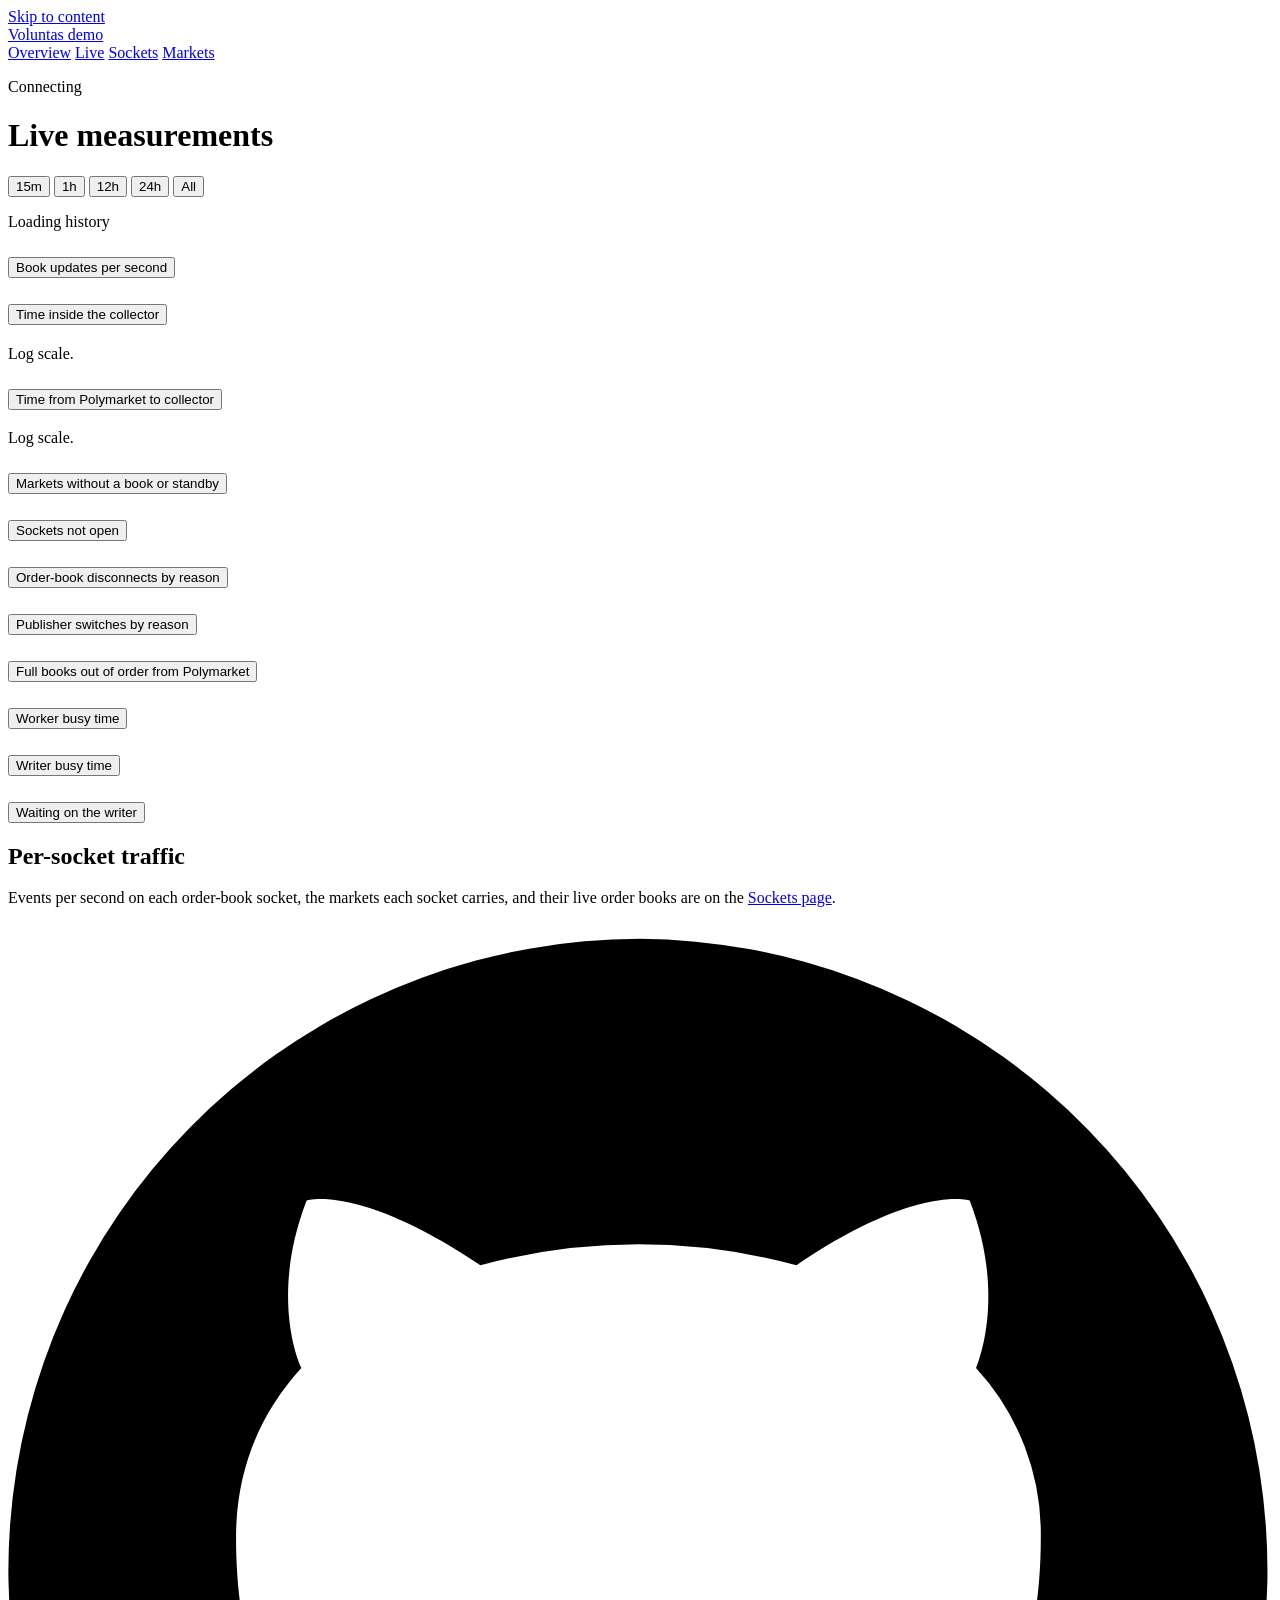
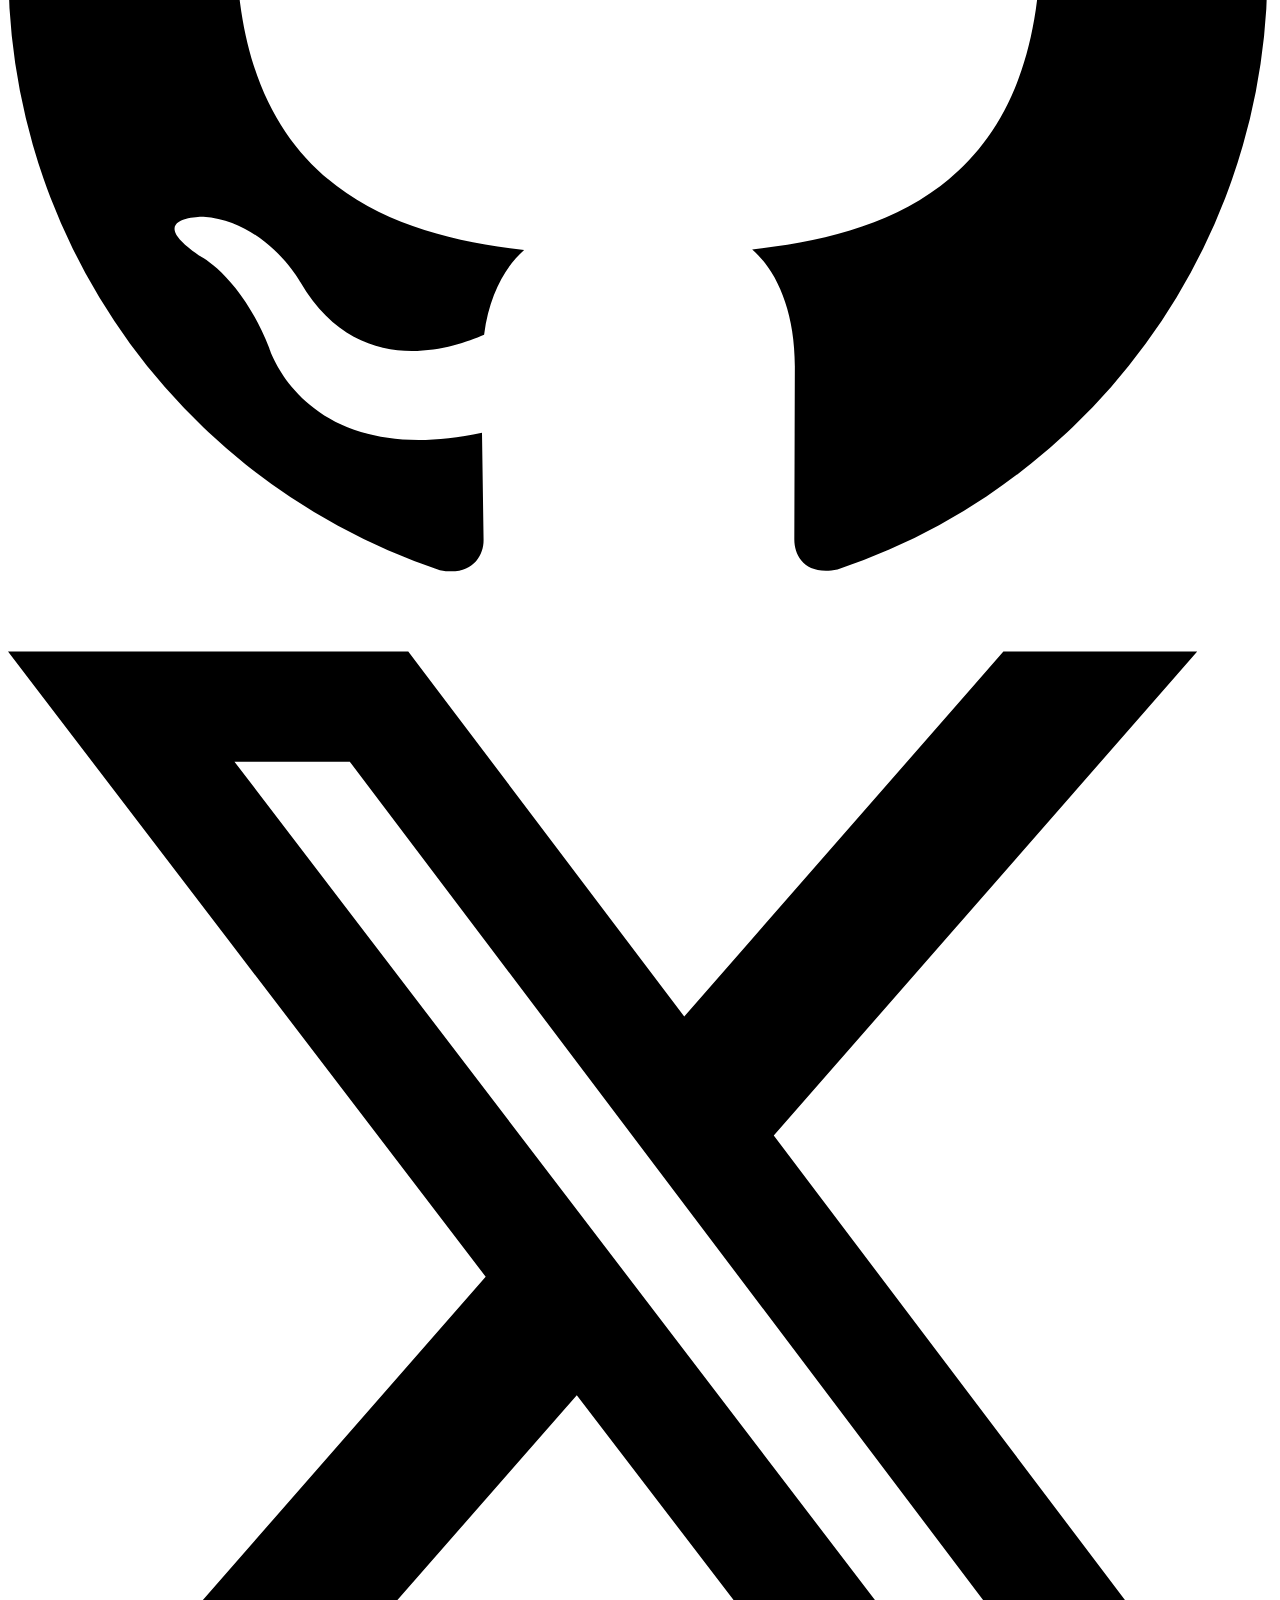
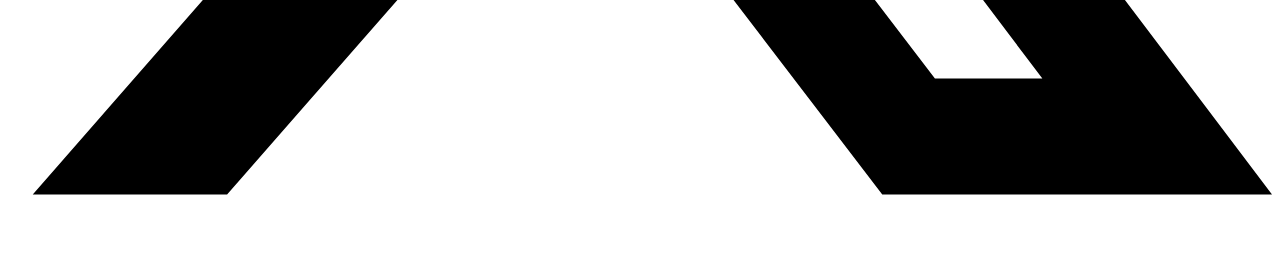
==== commit 8f0b36c8: "Add Sockets and Markets pages The per-socket traffic section moves from Live to its own Sockets page" ====
--- a/demo/live.html
+++ b/demo/live.html
@@ -11,8 +11,6 @@
 <script src="/status.js" defer></script>
 <script src="/deployment.js" defer></script>
 <script src="/charts.js" defer></script>
-<script src="/book-view.js" defer></script>
-<script src="/sockets.js" defer></script>
 <script src="/chart-help.js" defer></script>
 </head>
 <body>
@@ -23,6 +21,8 @@
   <nav class="site-nav" aria-label="Pages">
     <a href="/">Overview</a>
     <a href="/live" aria-current="page">Live</a>
+    <a href="/sockets">Sockets</a>
+    <a href="/markets">Markets</a>
   </nav>
   <p class="status" id="status" role="status"><span class="status-dot" aria-hidden="true"></span><span class="status-text">Connecting</span></p>
 </header>
@@ -191,80 +191,9 @@
       <p class="chart-note" data-note></p>
     </section>
   </div>
-  <section class="panel socket-panel" id="sockets" aria-labelledby="h-sockets">
-    <div class="chart-head">
-      <h2 id="h-sockets"><button class="chart-help" type="button" aria-describedby="help-sockets" aria-expanded="false">Traffic per order-book socket</button></h2>
-      <div class="chart-tooltip" id="help-sockets" role="tooltip" popover="auto">
-        <p>Decoded market-data events per second on each upstream order-book socket, primary and replica, over a one-minute rate. Full books count, so a reconnect's burst of full books raises the rate for about a minute. Heartbeats and control messages do not count. There are no per-market rates.</p>
-        <p>The distribution includes connected sockets with markets and a rate. Exactly zero has its own bar. Sockets that are disconnected, have no markets, are warming up or have no current rate are counted separately and never shown as zero.</p>
-        <p>Bins are fitted to the rates when the page loads and stay fixed between refreshes so bars stay comparable. Rates far outside the fitted range go to the end bars. Use Fit range to refit.</p>
-        <p>Socket telemetry is scraped every 15 seconds. A rate needs four samples, so it appears about a minute after a new socket task starts or the collector restarts. Reconnects keep the counter, and is shown only while the socket keeps publishing fresh telemetry. History loads for the selected socket only; gaps mean no rate, and dashed lines mark collector restarts, after which the same ID may carry different markets.</p>
-      </div>
-      <p class="socket-status" data-socket-status aria-live="polite">Loading sockets</p>
-    </div>
-    <p class="socket-demo-note" data-socket-demo hidden>Synthetic demo data, generated in this browser from a fixed seed. These are not collector measurements; the rest of the page still shows live values. <a href="/live">Show real socket telemetry</a></p>
-    <div class="socket-states" data-socket-states role="group" aria-label="Socket counts by state. Select one to list those sockets."></div>
-    <div class="socket-dist">
-      <div class="histogram" data-socket-histogram role="group" aria-label="Sockets by events per second. Select a bar to list its sockets; arrow keys move between bars."></div>
-      <div class="histogram-foot">
-        <p class="small muted">Events per second, one-minute rate. Bar labels are lower bounds.</p>
-        <p class="small muted" data-socket-fit-note aria-live="polite"></p>
-        <button type="button" class="control" data-socket-fit>Fit range</button>
-      </div>
-    </div>
-    <div class="socket-body">
-      <div class="socket-list">
-        <div class="socket-controls">
-          <label>Socket ID <input type="search" inputmode="numeric" autocomplete="off" spellcheck="false" data-socket-search></label>
-          <label>Pool <select data-socket-pool><option value="">Both</option><option value="primary">Primary</option><option value="replica">Replica</option></select></label>
-          <label>Sort <select data-socket-sort><option value="busiest">Busiest first</option><option value="quietest">Quietest first</option><option value="id">By ID</option></select></label>
-          <button type="button" class="control" data-socket-pause aria-pressed="false">Pause updates</button>
-        </div>
-        <p class="small muted socket-filter" data-socket-filter aria-live="polite"></p>
-        <div class="table-wrap">
-          <table class="socket-table">
-            <caption class="visually-hidden">Order-book sockets. Select a socket ID to view its history, markets, and live order books.</caption>
-            <thead><tr><th scope="col">Socket</th><th scope="col">Pool</th><th scope="col">Status</th><th scope="col" class="num">Markets</th><th scope="col" class="num">Events/s</th></tr></thead>
-            <tbody data-socket-rows></tbody>
-          </table>
-        </div>
-        <div class="pager">
-          <button type="button" class="control" data-socket-prev>Previous</button>
-          <p class="small muted" data-socket-page aria-live="polite"></p>
-          <button type="button" class="control" data-socket-next>Next</button>
-        </div>
-      </div>
-      <dialog class="socket-dialog" data-socket-dialog aria-labelledby="socket-dialog-title">
-        <div class="socket-dialog-head"><h2 id="socket-dialog-title">Socket details</h2><button type="button" class="control" data-socket-close>Close</button></div>
-      <div class="socket-history">
-        <div class="history-head">
-          <h3 data-socket-title>No socket selected</h3>
-          <div class="range" role="group" aria-label="History window">
-            <button type="button" data-socket-window="15m" aria-pressed="false">15m</button>
-            <button type="button" data-socket-window="1h" aria-pressed="true">1h</button>
-            <button type="button" data-socket-window="6h" aria-pressed="false">6h</button>
-            <button type="button" data-socket-window="24h" aria-pressed="false">24h</button>
-          </div>
-        </div>
-        <p class="small muted" data-socket-meta>Select a socket in the list to load its events per second.</p>
-        <div class="plot" data-socket-plot role="img" aria-label="No socket selected"></div>
-        <p class="small socket-readout" data-socket-readout aria-hidden="true"></p>
-        <p class="chart-note" data-socket-history-note></p>
-      </div>
-      <section class="socket-markets" aria-labelledby="socket-market-title">
-        <div class="history-head"><h3 id="socket-market-title">Markets on this socket</h3><button type="button" class="control" data-market-retry hidden>Refresh markets</button></div>
-        <p class="small muted" data-market-status role="status"></p>
-        <div class="market-list" data-market-list></div>
-      </section>
-      <section class="book-detail" data-book-detail aria-labelledby="book-title" hidden>
-        <h3 id="book-title" data-book-title></h3>
-        <p class="small muted">Live books follow the market's current publishing connection.</p>
-        <p class="small" data-book-status role="status"></p>
-        <div class="book-outcomes" data-book-outcomes></div>
-        <p class="small muted">Showing the best 20 price levels on each side.</p>
-      </section>
-      </dialog>
-    </div>
+  <section class="panel page-link" aria-labelledby="h-socket-link">
+    <h2 id="h-socket-link">Per-socket traffic</h2>
+    <p class="small muted">Events per second on each order-book socket, the markets each socket carries, and their live order books are on the <a href="/sockets">Sockets page</a>.</p>
   </section>
 </main>
 <footer class="site-footer">
